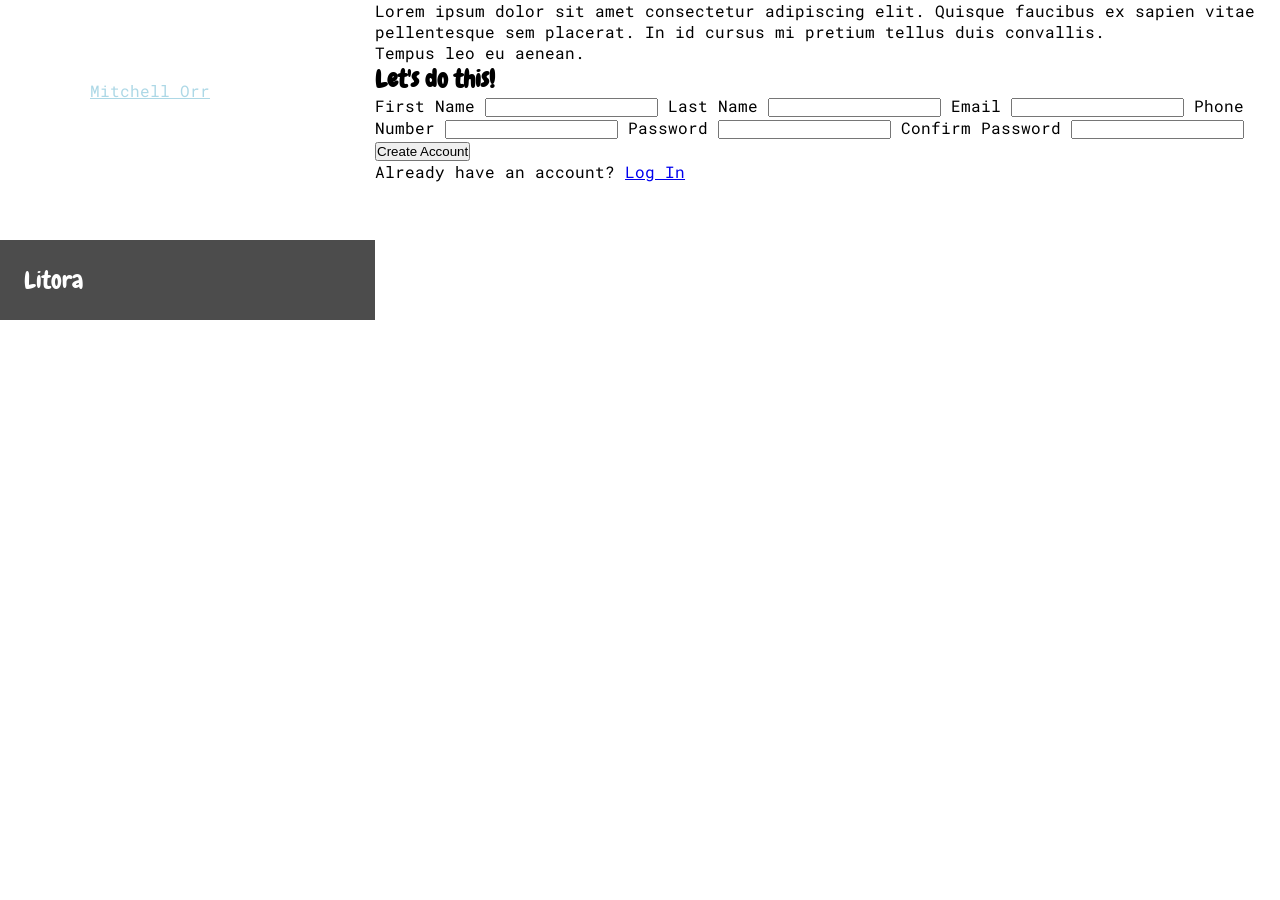
==== sign-up-form/index.html @ 5cc6df47 "reorg & new signup page folder added" ====
<!DOCTYPE html>
<html lang="en">

<head>
    <meta charset="UTF-8">
    <meta name="viewport" content="width=device-width, initial-scale=1.0">
    <title>Sign Up</title>
    <link rel="stylesheet" href="styles.css">
</head>

<body>
    <section class="img-banner">
        <div class="title">
            <div class="icon"></div>
            <h1>Litora</h1>
        </div>

        <div class="credits">
            <p>
                Photo by <a href="https://unsplash.com/@mitchorr">Mitchell Orr</a>
            </p>
        </div>
    </section>

    <section class="signup">
        <div class="paragraph">
            <p>Lorem ipsum dolor sit amet consectetur adipiscing elit. Quisque faucibus
                ex sapien vitae pellentesque sem placerat. In id cursus mi pretium
                tellus duis convallis.</p>
            <p>Tempus leo eu aenean.</p>
        </div>
        <div class="form-section">
            <h2>Let's do this!</h2>
            <form action="example.com/path" method="post">
                <label for="first_name">First Name</label>
                <input type="text" id="first_name" name="first_name">

                <label for="last_name">Last Name</label>
                <input type="text" id="last_name" name="last_name">

                <label for="email">Email</label>
                <input type="email" id="email" name="email">

                <label for="phone_number">Phone Number</label>
                <input type="tel" id="phone_number" name="phone_number">

                <label for="password">Password</label>
                <input type="password" id="password" name="password">

                <label for="confirm_password">Confirm Password</label>
                <input type="password" id="confirm_password">

                <button type="submit">Create Account</button>
            </form>

            <p>Already have an account? <a href="login/">Log In</a></p>
        </div>
    </section>


</body>

</html>
---- sign-up-form/styles.css ----
@font-face {
    font-family: 'Chewy';
    src: url('fonts/Chewy-Regular.woff2') format('woff2'),
        url('fonts/Chewy-Regular.woff') format('woff');
    font-weight: normal;
    font-style: normal;
    font-display: swap;
}

@font-face {
    font-family: 'Roboto Mono';
    src: url('fonts/RobotoMono-Regular.woff2') format('woff2'),
        url('fonts/RobotoMono-Regular.woff') format('woff');
    font-weight: normal;
    font-style: normal;
    font-display: swap;
}

*,
*::before,
*::after {
    box-sizing: border-box;
    padding: 0;
    margin: 0;
}

body {
    font-family: 'Roboto Mono', sans-serif;
    display: flex;
}

h1,
h2 {
    font-family: 'Chewy', sans-serif;
}

h1 {
    color: white;
    font-weight: 400;
}

.img-banner {
    background-image: url("/assets/mitchell-orr-az-mountains.jpg");
    background-repeat: no-repeat;
    background-size: cover;
    height: 100vh;
    width: 60vw;
    display: flex;
    flex-direction: column;
}

.title {
    background-color: rgba(0, 0, 0, 0.7);
    padding: 1.5rem;
    position: relative;
    top: 15rem;
}

.credits {
    color: white;
}

.credits a {
    color: lightblue;
    align-self: flex-end;
}
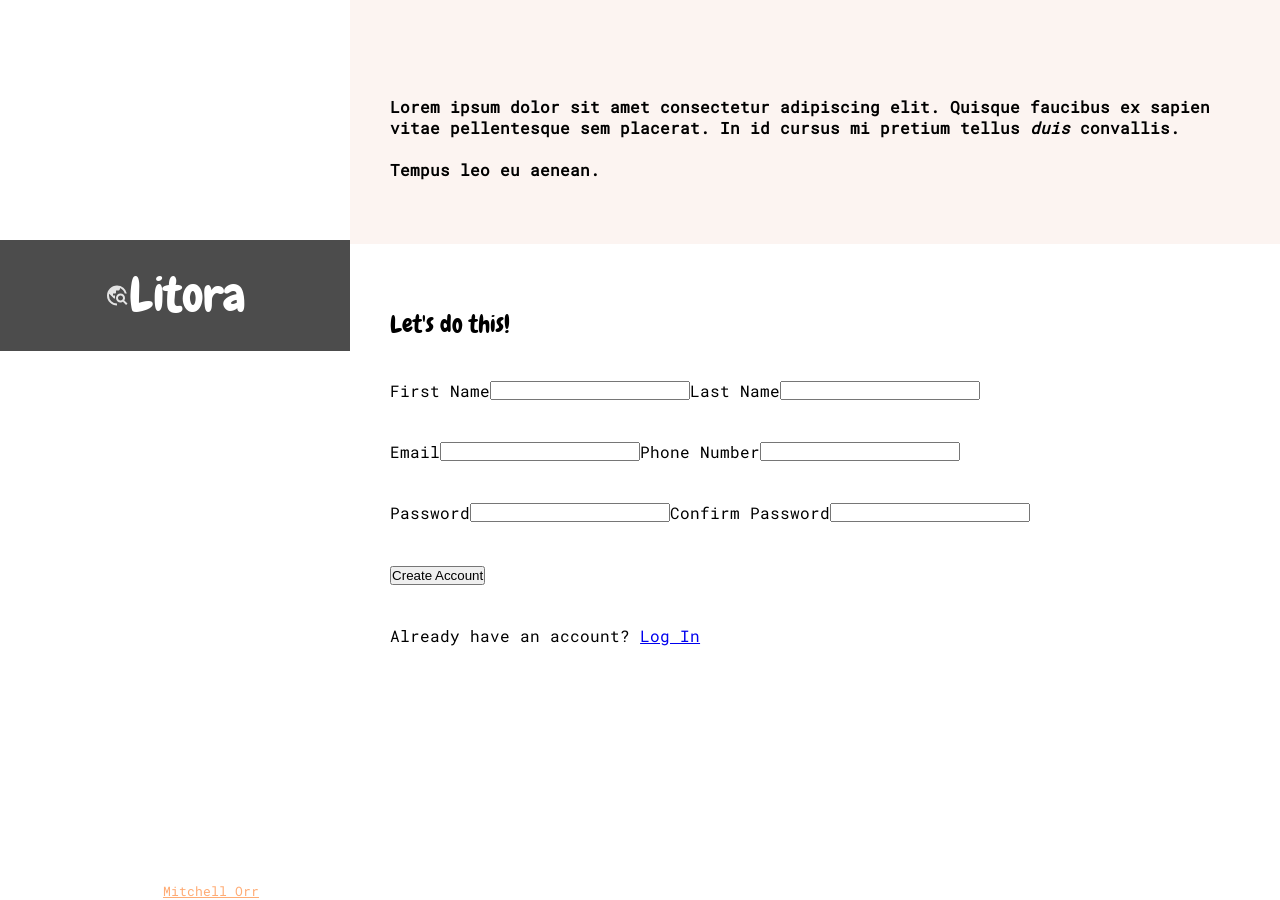
==== commit 700ddcc1: "title-banner styled" ====
--- a/sign-up-form/index.html
+++ b/sign-up-form/index.html
@@ -11,7 +11,7 @@
 <body>
     <section class="img-banner">
         <div class="title">
-            <div class="icon"></div>
+            <img src="/assets/svgs/travel_explore.svg" alt="travel icon">
             <h1>Litora</h1>
         </div>
 
@@ -23,33 +23,39 @@
     </section>
 
     <section class="signup">
-        <div class="paragraph">
+        <div class="paragraph padding">
             <p>Lorem ipsum dolor sit amet consectetur adipiscing elit. Quisque faucibus
                 ex sapien vitae pellentesque sem placerat. In id cursus mi pretium
-                tellus duis convallis.</p>
+                tellus <em>duis</em> convallis.</p>
+            <br>
             <p>Tempus leo eu aenean.</p>
         </div>
-        <div class="form-section">
+        <div class="form-section padding">
             <h2>Let's do this!</h2>
             <form action="example.com/path" method="post">
-                <label for="first_name">First Name</label>
-                <input type="text" id="first_name" name="first_name">
+                <div class="form-row">
+                    <label for="first_name">First Name</label>
+                    <input type="text" id="first_name" name="first_name">
 
-                <label for="last_name">Last Name</label>
-                <input type="text" id="last_name" name="last_name">
+                    <label for="last_name">Last Name</label>
+                    <input type="text" id="last_name" name="last_name">
+                </div>
 
-                <label for="email">Email</label>
-                <input type="email" id="email" name="email">
+                <div class="form-row">
+                    <label for="email">Email</label>
+                    <input type="email" id="email" name="email">
 
-                <label for="phone_number">Phone Number</label>
-                <input type="tel" id="phone_number" name="phone_number">
+                    <label for="phone_number">Phone Number</label>
+                    <input type="tel" id="phone_number" name="phone_number">
+                </div>
 
-                <label for="password">Password</label>
-                <input type="password" id="password" name="password">
+                <div class="form-row">
+                    <label for="password">Password</label>
+                    <input type="password" id="password" name="password">
 
-                <label for="confirm_password">Confirm Password</label>
-                <input type="password" id="confirm_password">
-
+                    <label for="confirm_password">Confirm Password</label>
+                    <input type="password" id="confirm_password">
+                </div>
                 <button type="submit">Create Account</button>
             </form>
 
--- a/sign-up-form/styles.css
+++ b/sign-up-form/styles.css
@@ -37,6 +37,11 @@
 h1 {
     color: white;
     font-weight: 400;
+    font-size: 3rem;
+}
+
+h2 {
+    font-weight: 300;
 }
 
 .img-banner {
@@ -44,9 +49,10 @@
     background-repeat: no-repeat;
     background-size: cover;
     height: 100vh;
-    width: 60vw;
+    width: 50vw;
     display: flex;
     flex-direction: column;
+    color: white;
 }
 
 .title {
@@ -54,13 +60,57 @@
     padding: 1.5rem;
     position: relative;
     top: 15rem;
+    display: flex;
+    flex-direction: row;
+    justify-content: center;
 }
 
 .credits {
-    color: white;
+    margin-top: auto;
+    margin-left: auto;
+    margin-right: auto;
+    align-self: flex-end;
+    justify-content: center;
+    font-size: small;
 }
 
 .credits a {
-    color: lightblue;
-    align-self: flex-end;
+    color: rgb(255, 172, 117);
+}
+
+.signup {
+    display: flex;
+    flex-direction: column;
+    gap: 2.5rem;
+}
+
+.padding {
+    padding: 4rem 2.5rem;
+}
+
+.paragraph {
+    padding-top: 6rem;
+    background: rgb(252, 244, 241);
+    font-weight: 700;
+}
+
+.form-section {
+    display: flex;
+    flex-direction: column;
+    gap: 2.5rem;
+    padding-top: 1.5rem;
+}
+
+.form-row {
+    margin-bottom: 2.5rem;
+    display: flex;
+    justify-content: flex-start;
+    flex-wrap: wrap;
+    align-items: center;
+
+}
+
+.form-row input {
+    width: 100%;
+    max-width: 200px;
 }
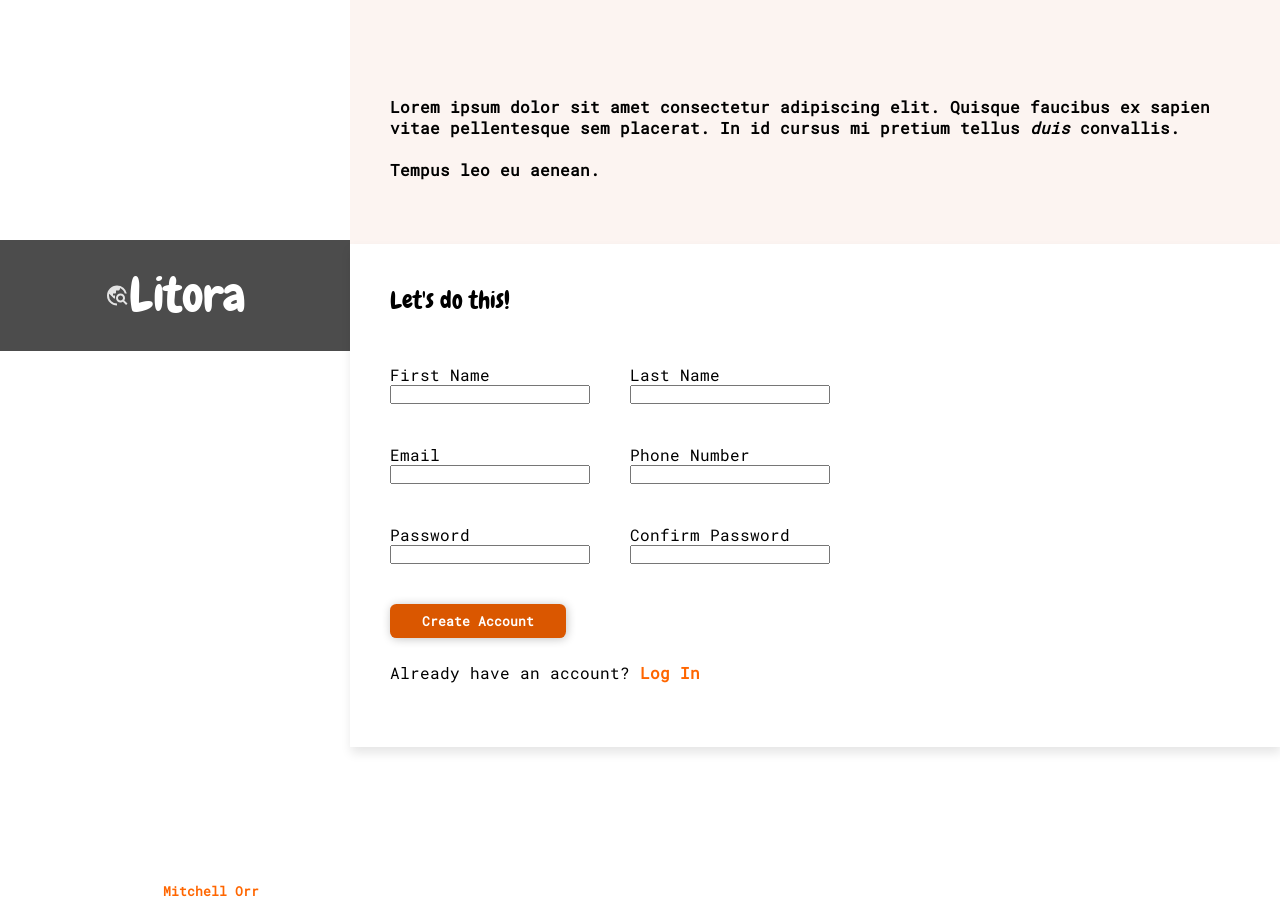
==== commit 18d84efd: "form initial style" ====
--- a/sign-up-form/index.html
+++ b/sign-up-form/index.html
@@ -31,39 +31,52 @@
             <p>Tempus leo eu aenean.</p>
         </div>
         <div class="form-section padding">
+
             <h2>Let's do this!</h2>
             <form action="example.com/path" method="post">
                 <div class="form-row">
-                    <label for="first_name">First Name</label>
-                    <input type="text" id="first_name" name="first_name">
+                    <div class="form-item">
+                        <label for="first_name">First Name</label>
+                        <input type="text" id="first_name" name="first_name">
+                    </div>
 
-                    <label for="last_name">Last Name</label>
-                    <input type="text" id="last_name" name="last_name">
+
+                    <div class="form-item">
+                        <label for="last_name">Last Name</label>
+                        <input type="text" id="last_name" name="last_name">
+                    </div>
                 </div>
 
                 <div class="form-row">
-                    <label for="email">Email</label>
-                    <input type="email" id="email" name="email">
+                    <div class="form-item">
+                        <label for="email">Email</label>
+                        <input type="email" id="email" name="email">
+                    </div>
 
-                    <label for="phone_number">Phone Number</label>
-                    <input type="tel" id="phone_number" name="phone_number">
+
+                    <div class="form-item">
+                        <label for="phone_number">Phone Number</label>
+                        <input type="tel" id="phone_number" name="phone_number">
+                    </div>
                 </div>
 
                 <div class="form-row">
-                    <label for="password">Password</label>
-                    <input type="password" id="password" name="password">
+                    <div class="form-item">
+                        <label for="password">Password</label>
+                        <input type="password" id="password" name="password">
+                    </div>
 
-                    <label for="confirm_password">Confirm Password</label>
-                    <input type="password" id="confirm_password">
+                    <div class="form-item">
+                        <label for="confirm_password">Confirm Password</label>
+                        <input type="password" id="confirm_password">
+                    </div>
                 </div>
                 <button type="submit">Create Account</button>
             </form>
-
             <p>Already have an account? <a href="login/">Log In</a></p>
         </div>
     </section>
 
-
 </body>
 
 </html>
--- a/sign-up-form/styles.css
+++ b/sign-up-form/styles.css
@@ -74,14 +74,19 @@
     font-size: small;
 }
 
-.credits a {
-    color: rgb(255, 172, 117);
+a {
+    color: rgb(255, 102, 0);
+    text-decoration: none;
+    font-weight: 600;
+}
+
+a:visited {
+    color: rgb(180, 98, 43);
 }
 
 .signup {
     display: flex;
     flex-direction: column;
-    gap: 2.5rem;
 }
 
 .padding {
@@ -95,22 +100,44 @@
 }
 
 .form-section {
+    padding-top: 2.5rem;
     display: flex;
     flex-direction: column;
-    gap: 2.5rem;
-    padding-top: 1.5rem;
+    gap: 1.5rem;
+    box-shadow: 1px 6px 10px 0px rgba(0, 0, 0, 0.1);
+}
+
+form {
+    margin-top: 1.5rem;
 }
 
 .form-row {
     margin-bottom: 2.5rem;
     display: flex;
-    justify-content: flex-start;
-    flex-wrap: wrap;
-    align-items: center;
-
+    gap: 2.5rem;
 }
 
-.form-row input {
+.form-item {
+    display: flex;
+    flex-direction: column;
     width: 100%;
     max-width: 200px;
+}
+
+button[type="submit"] {
+    background-color: rgb(218, 87, 0);
+    width: 100%;
+    max-width: 11rem;
+    font-family: 'Roboto Mono', sans-serif;
+    font-size: small;
+    font-weight: 600;
+    color: white;
+    padding: 0.5rem;
+    border: none;
+    border-radius: 0.4rem;
+    box-shadow: 1px 1px 10px 0px rgba(0, 0, 0, 0.24);
+}
+
+button[type="submit"]:hover {
+    background-color: rgb(233, 125, 54);
 }
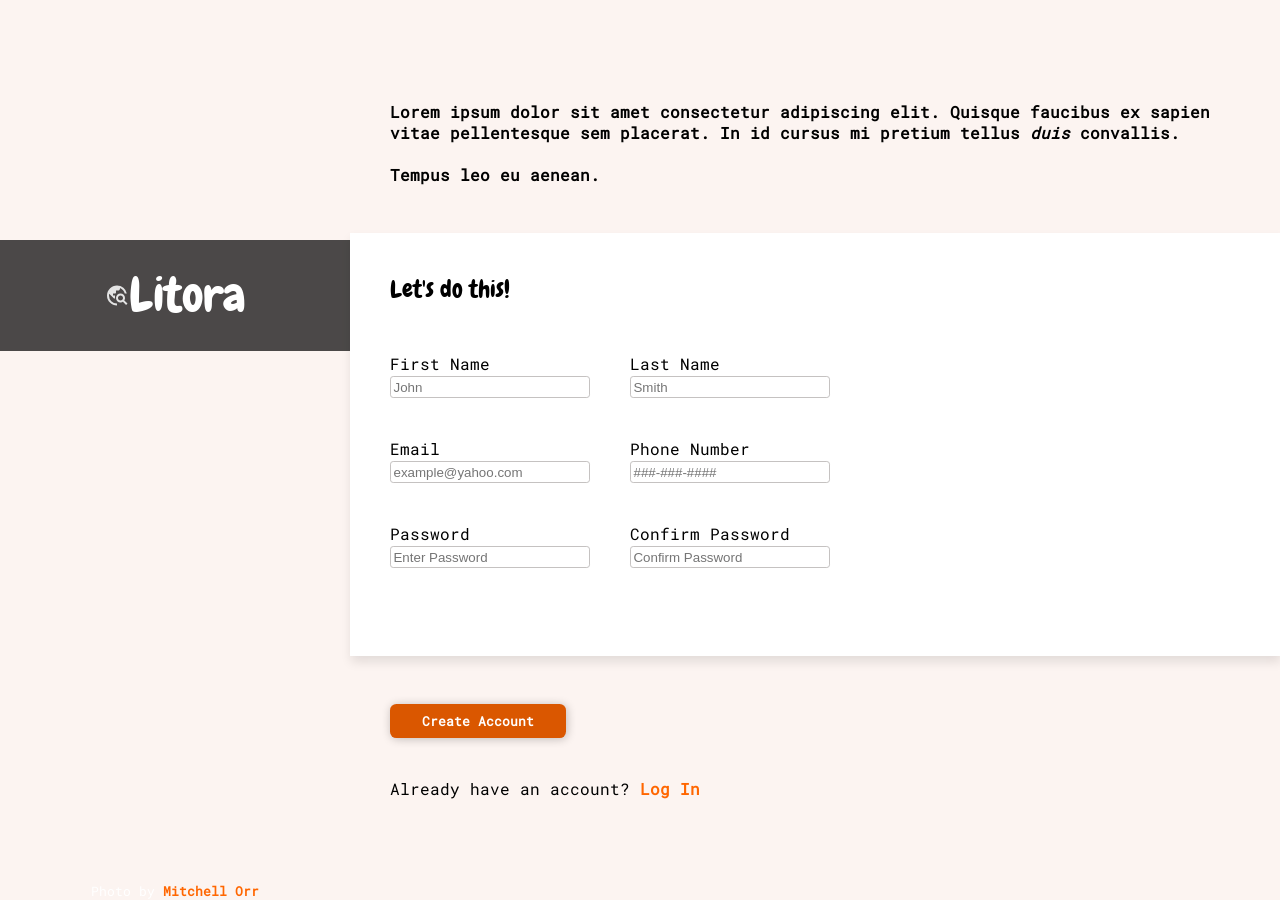
==== commit ed3b5e87: "styles and form validations added" ====
--- a/sign-up-form/index.html
+++ b/sign-up-form/index.html
@@ -31,52 +31,52 @@
             <p>Tempus leo eu aenean.</p>
         </div>
         <div class="form-section padding">
-
             <h2>Let's do this!</h2>
-            <form action="example.com/path" method="post">
+            <form action="example.com/path" method="post" id="signup">
                 <div class="form-row">
                     <div class="form-item">
                         <label for="first_name">First Name</label>
-                        <input type="text" id="first_name" name="first_name">
+                        <input type="text" id="first_name" name="first_name" placeholder="John" required>
                     </div>
 
 
                     <div class="form-item">
                         <label for="last_name">Last Name</label>
-                        <input type="text" id="last_name" name="last_name">
+                        <input type="text" id="last_name" name="last_name" placeholder="Smith" required>
                     </div>
                 </div>
 
                 <div class="form-row">
                     <div class="form-item">
                         <label for="email">Email</label>
-                        <input type="email" id="email" name="email">
+                        <input type="email" id="email" name="email" placeholder="example@yahoo.com" required>
                     </div>
-
 
                     <div class="form-item">
                         <label for="phone_number">Phone Number</label>
-                        <input type="tel" id="phone_number" name="phone_number">
+                        <input type="tel" id="phone_number" name="phone_number" placeholder="###-###-####"
+                            pattern="^\d{3}-\d{3}-\d{4}$" required>
                     </div>
                 </div>
 
                 <div class="form-row">
                     <div class="form-item">
                         <label for="password">Password</label>
-                        <input type="password" id="password" name="password">
+                        <input type="password" id="password" name="password" placeholder="Enter Password" required>
                     </div>
 
                     <div class="form-item">
                         <label for="confirm_password">Confirm Password</label>
-                        <input type="password" id="confirm_password">
+                        <input type="password" id="confirm_password" placeholder="Confirm Password" required>
                     </div>
                 </div>
-                <button type="submit">Create Account</button>
             </form>
+        </div>
+        <div class="buttons padding">
+            <button type="submit" form="signup">Create Account</button>
             <p>Already have an account? <a href="login/">Log In</a></p>
         </div>
     </section>
-
 </body>
 
 </html>
--- a/sign-up-form/styles.css
+++ b/sign-up-form/styles.css
@@ -27,6 +27,9 @@
 body {
     font-family: 'Roboto Mono', sans-serif;
     display: flex;
+    background-color: rgb(252, 244, 241);
+    justify-content: center;
+    align-items: center;
 }
 
 h1,
@@ -80,6 +83,11 @@
     font-weight: 600;
 }
 
+a:hover {
+    color: rgb(233, 125, 54);
+    text-decoration: underline;
+}
+
 a:visited {
     color: rgb(180, 98, 43);
 }
@@ -90,13 +98,11 @@
 }
 
 .padding {
-    padding: 4rem 2.5rem;
+    padding: 3rem 2.5rem;
 }
 
 .paragraph {
-    padding-top: 6rem;
-    background: rgb(252, 244, 241);
-    font-weight: 700;
+    font-weight: 600;
 }
 
 .form-section {
@@ -105,6 +111,7 @@
     flex-direction: column;
     gap: 1.5rem;
     box-shadow: 1px 6px 10px 0px rgba(0, 0, 0, 0.1);
+    background-color: white;
 }
 
 form {
@@ -124,6 +131,18 @@
     max-width: 200px;
 }
 
+form input {
+    width: 100%;
+    padding: 0.15rem;
+    margin-top: 0.15rem;
+    border: 1px solid rgb(197, 194, 193);
+    border-radius: 0.2rem;
+}
+
+form input:focus {
+    outline: none;
+}
+
 button[type="submit"] {
     background-color: rgb(218, 87, 0);
     width: 100%;
@@ -140,4 +159,10 @@
 
 button[type="submit"]:hover {
     background-color: rgb(233, 125, 54);
+}
+
+.buttons {
+    display: flex;
+    flex-direction: column;
+    gap: 2.5rem;
 }
